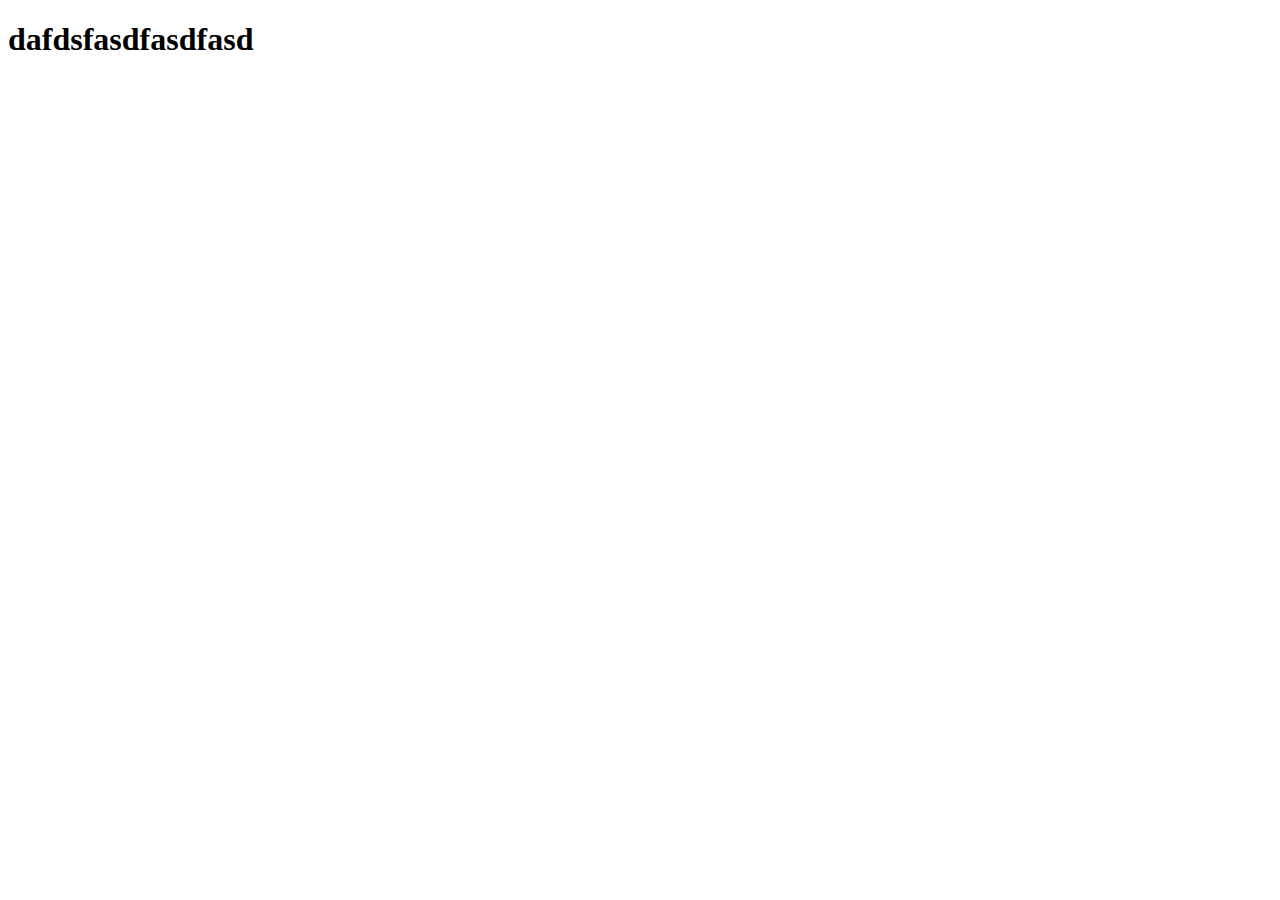
==== index.html @ 4959bdac "first" ====
<!DOCTYPE html>
<html lang="en">
<head>
    <meta charset="UTF-8">
    <meta http-equiv="X-UA-Compatible" content="IE=edge">
    <meta name="viewport" content="width=device-width, initial-scale=1.0">
    <title>Document</title>
</head>
<body>
    <h1>dafdsfasdfasdfasd</h1>
</body>
</html>
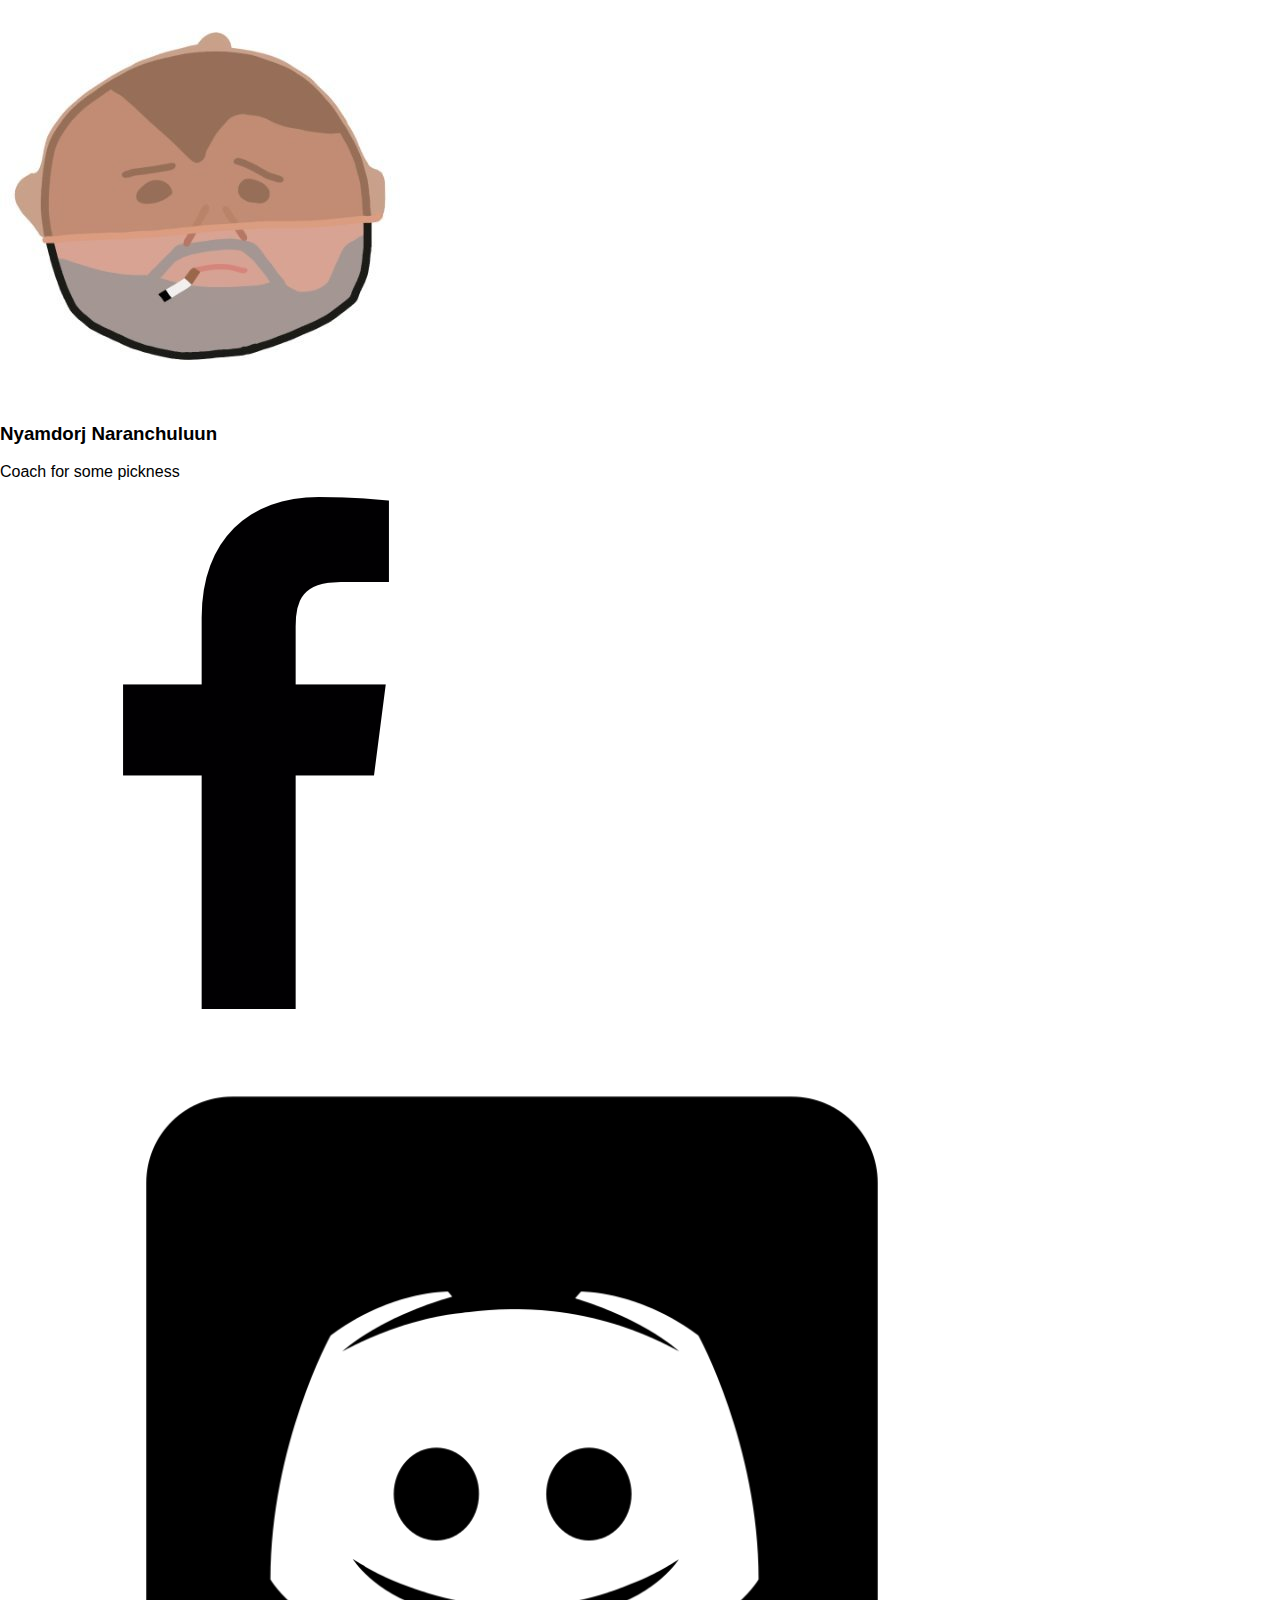
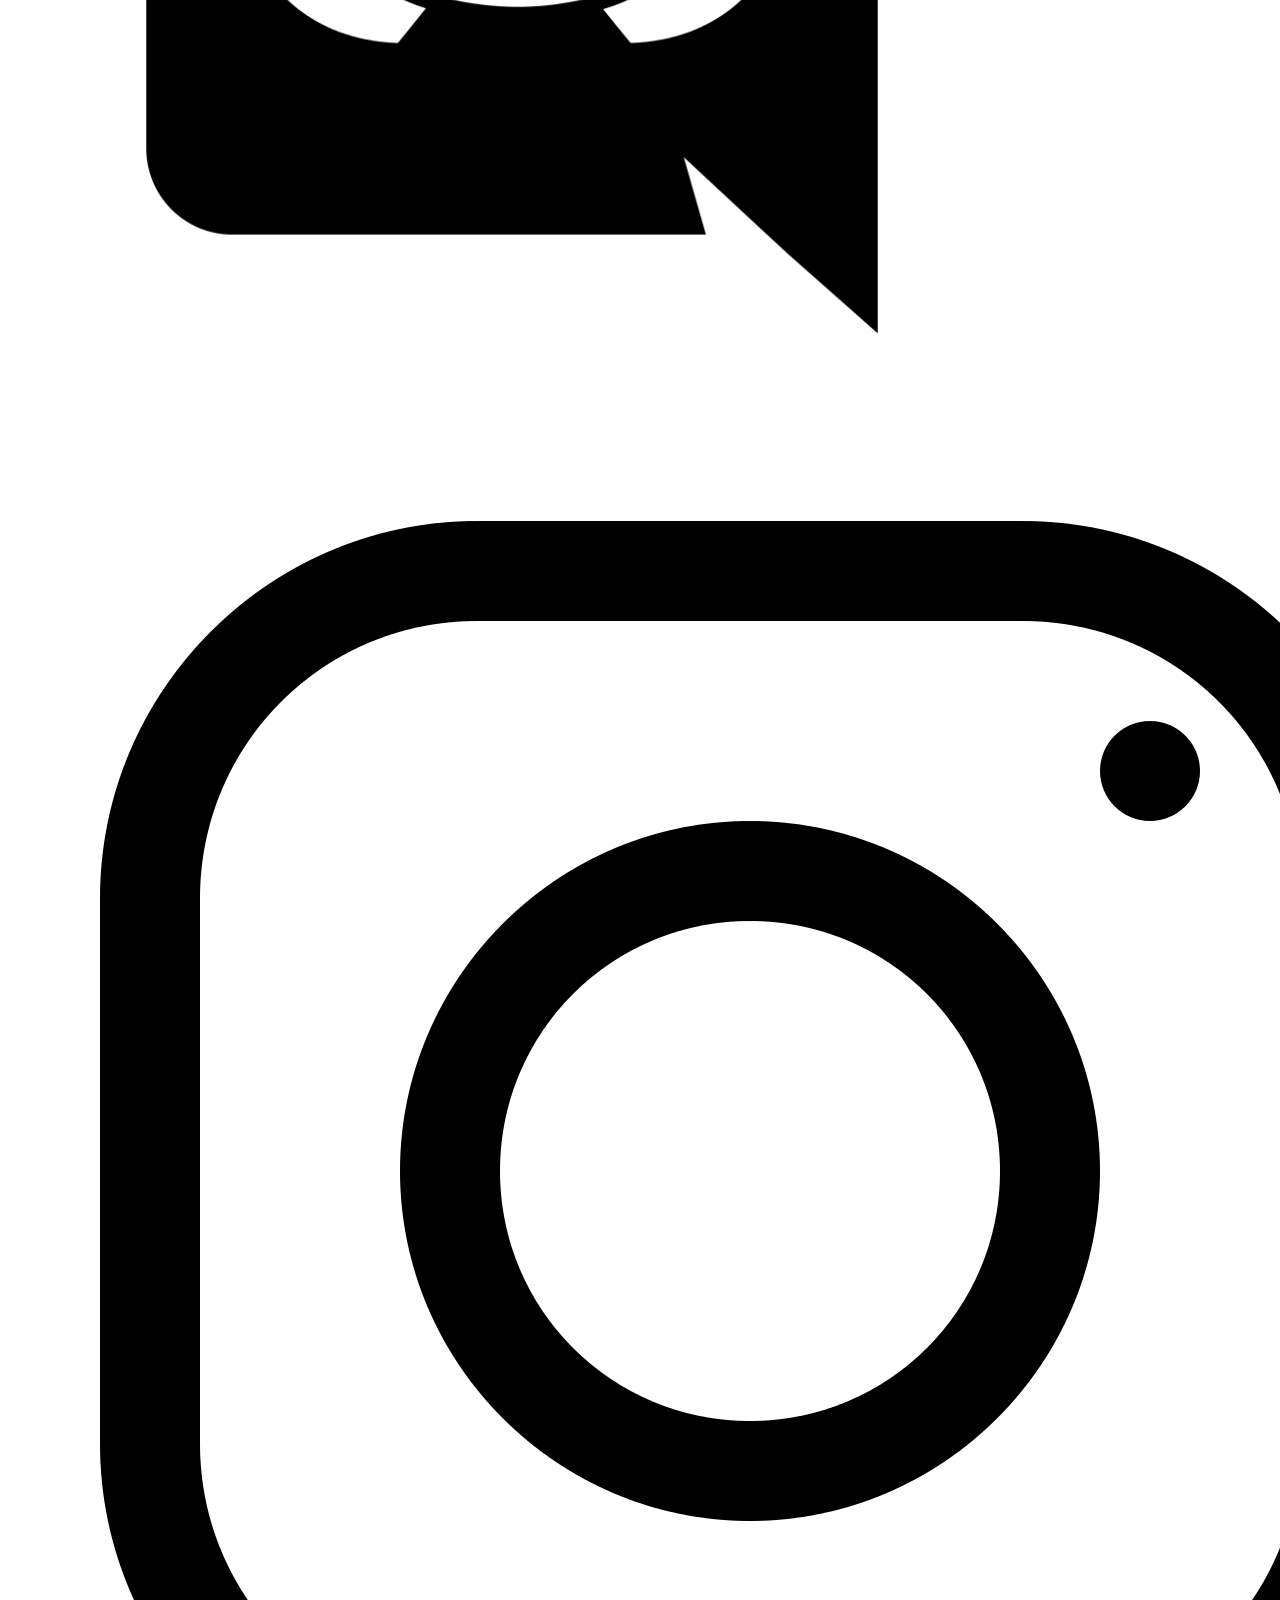
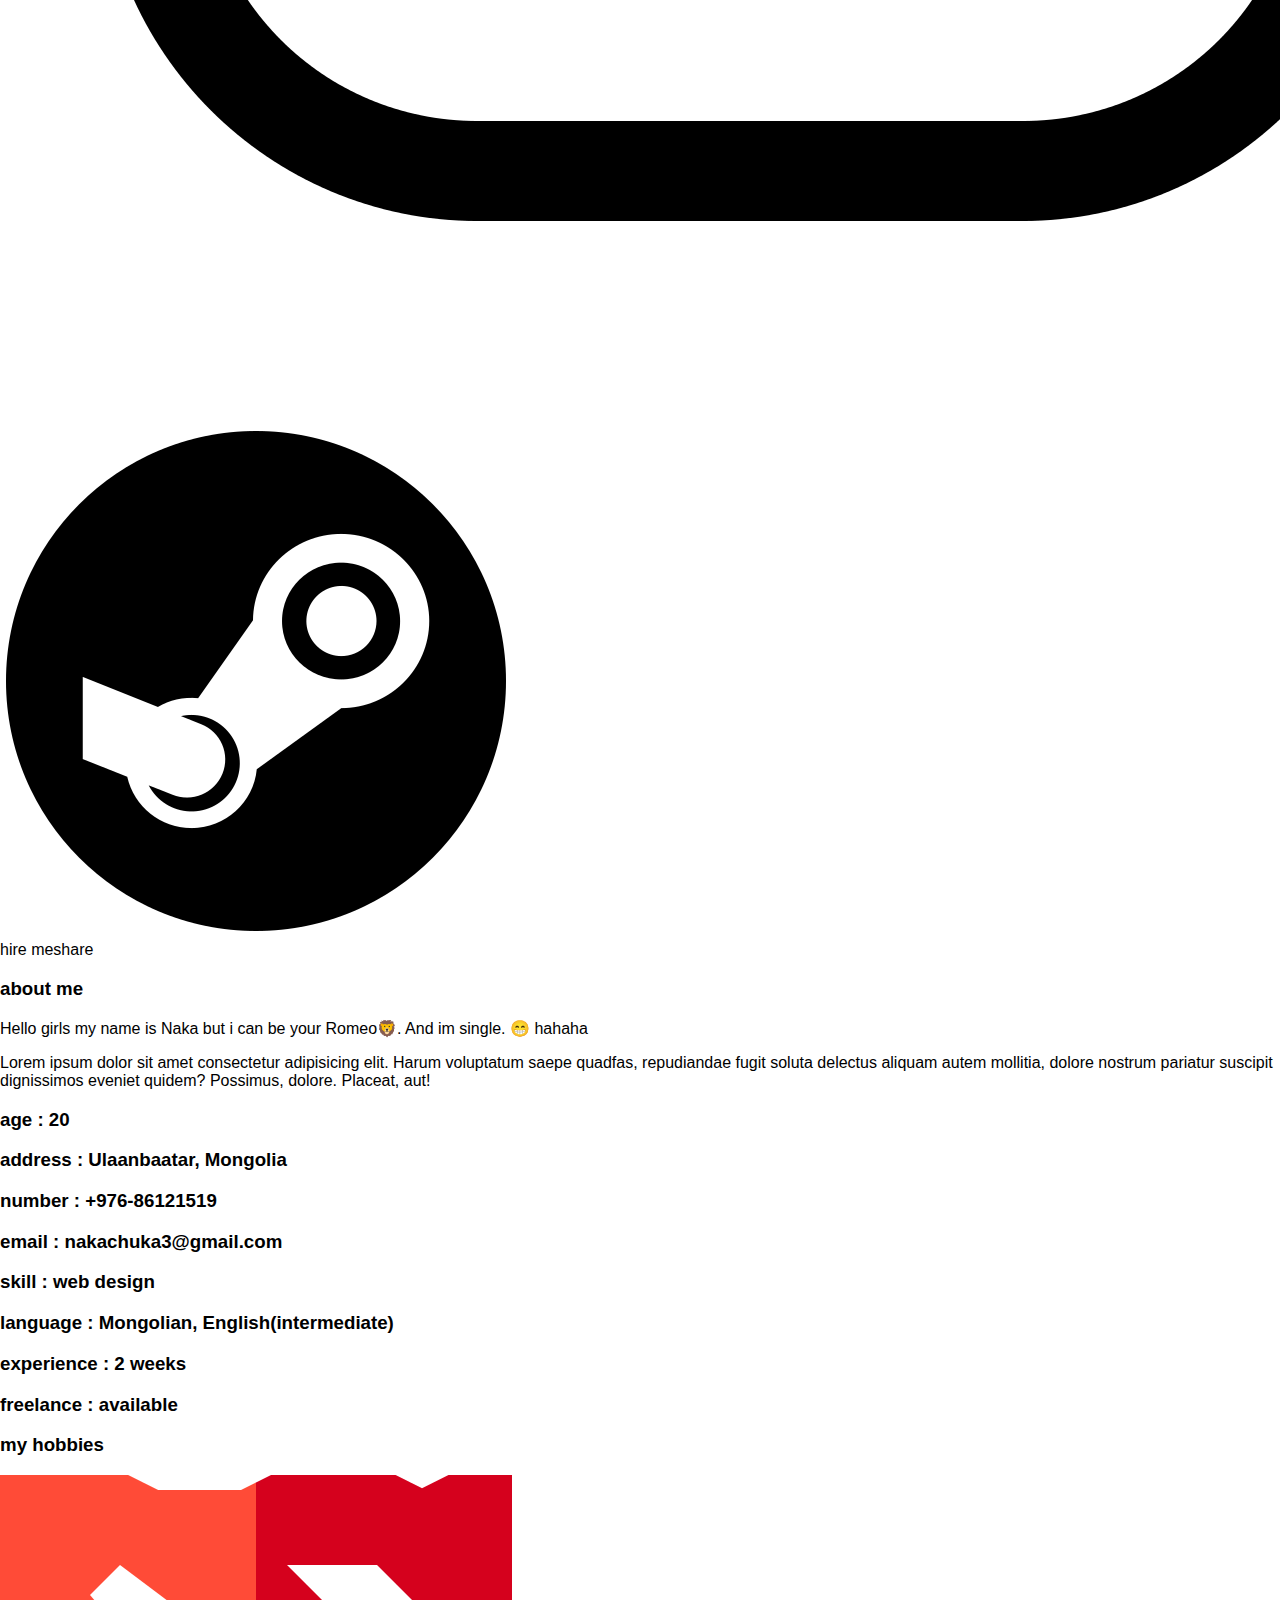
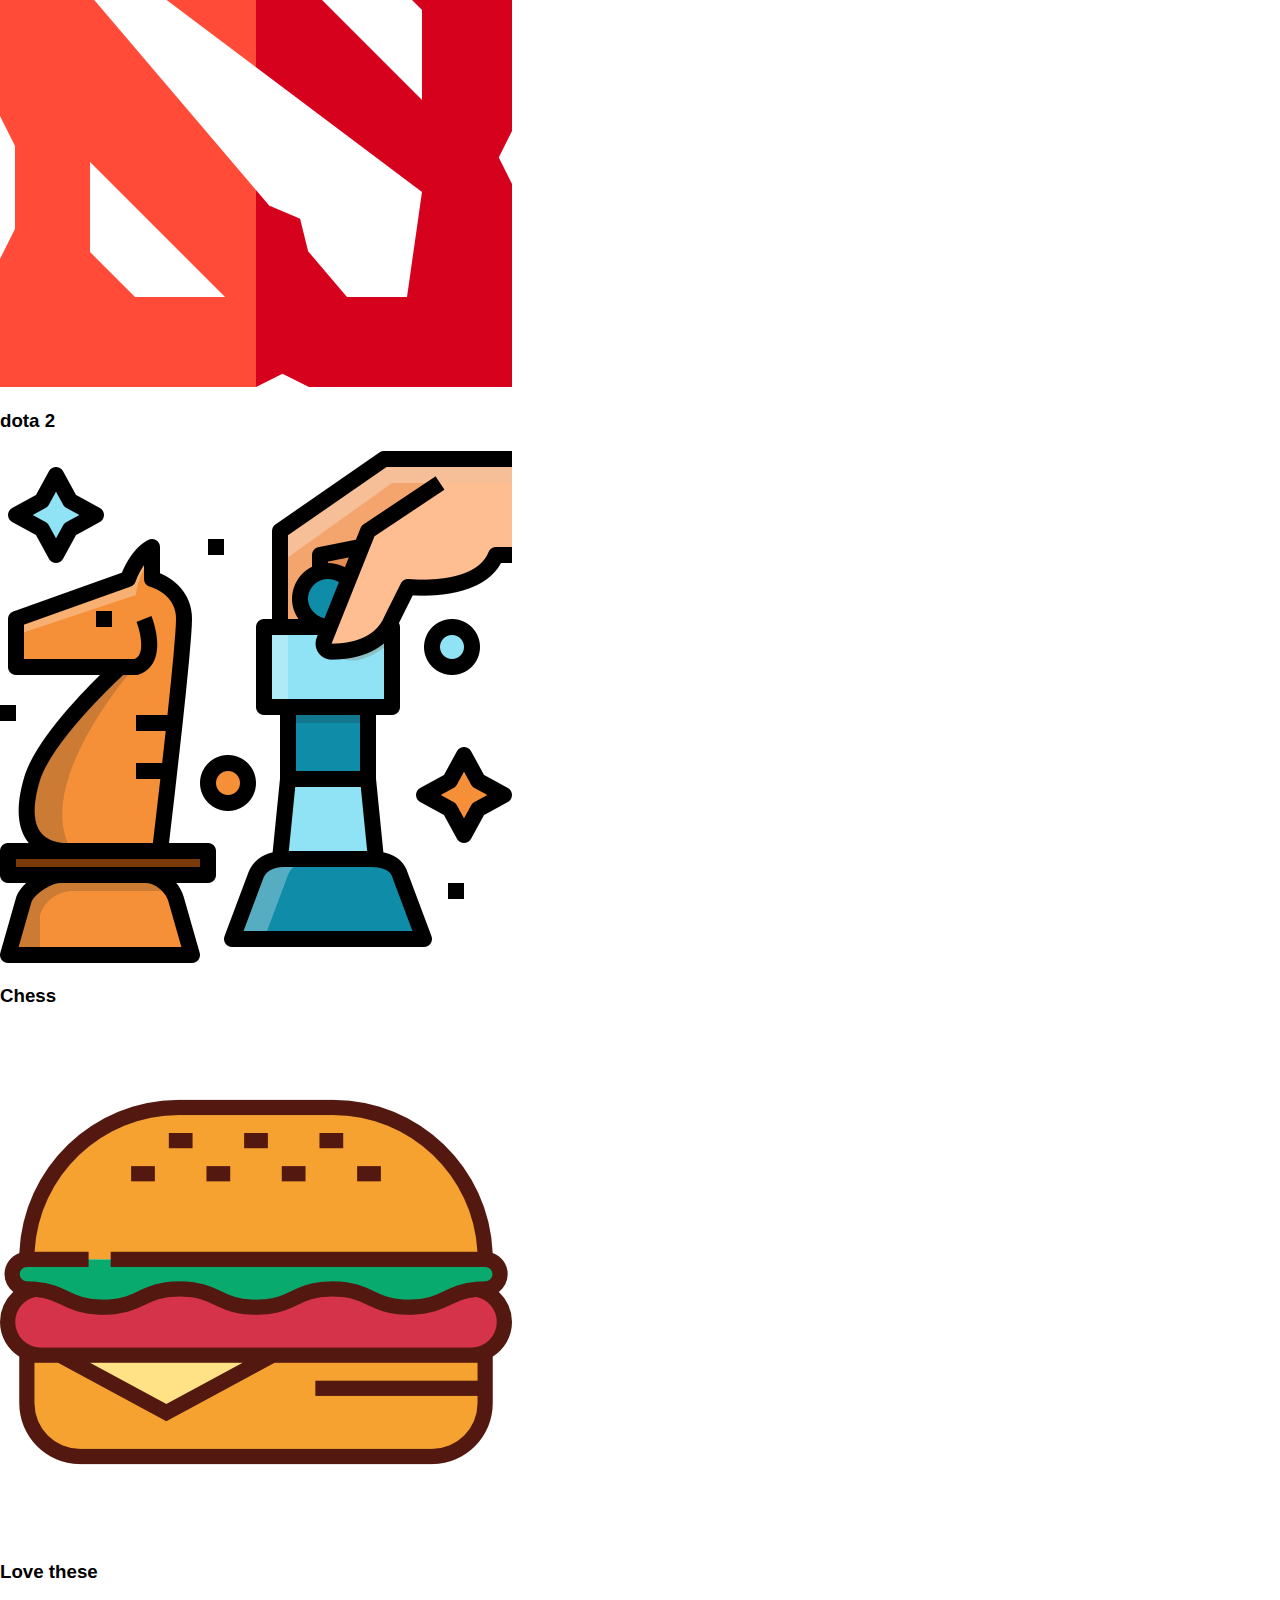
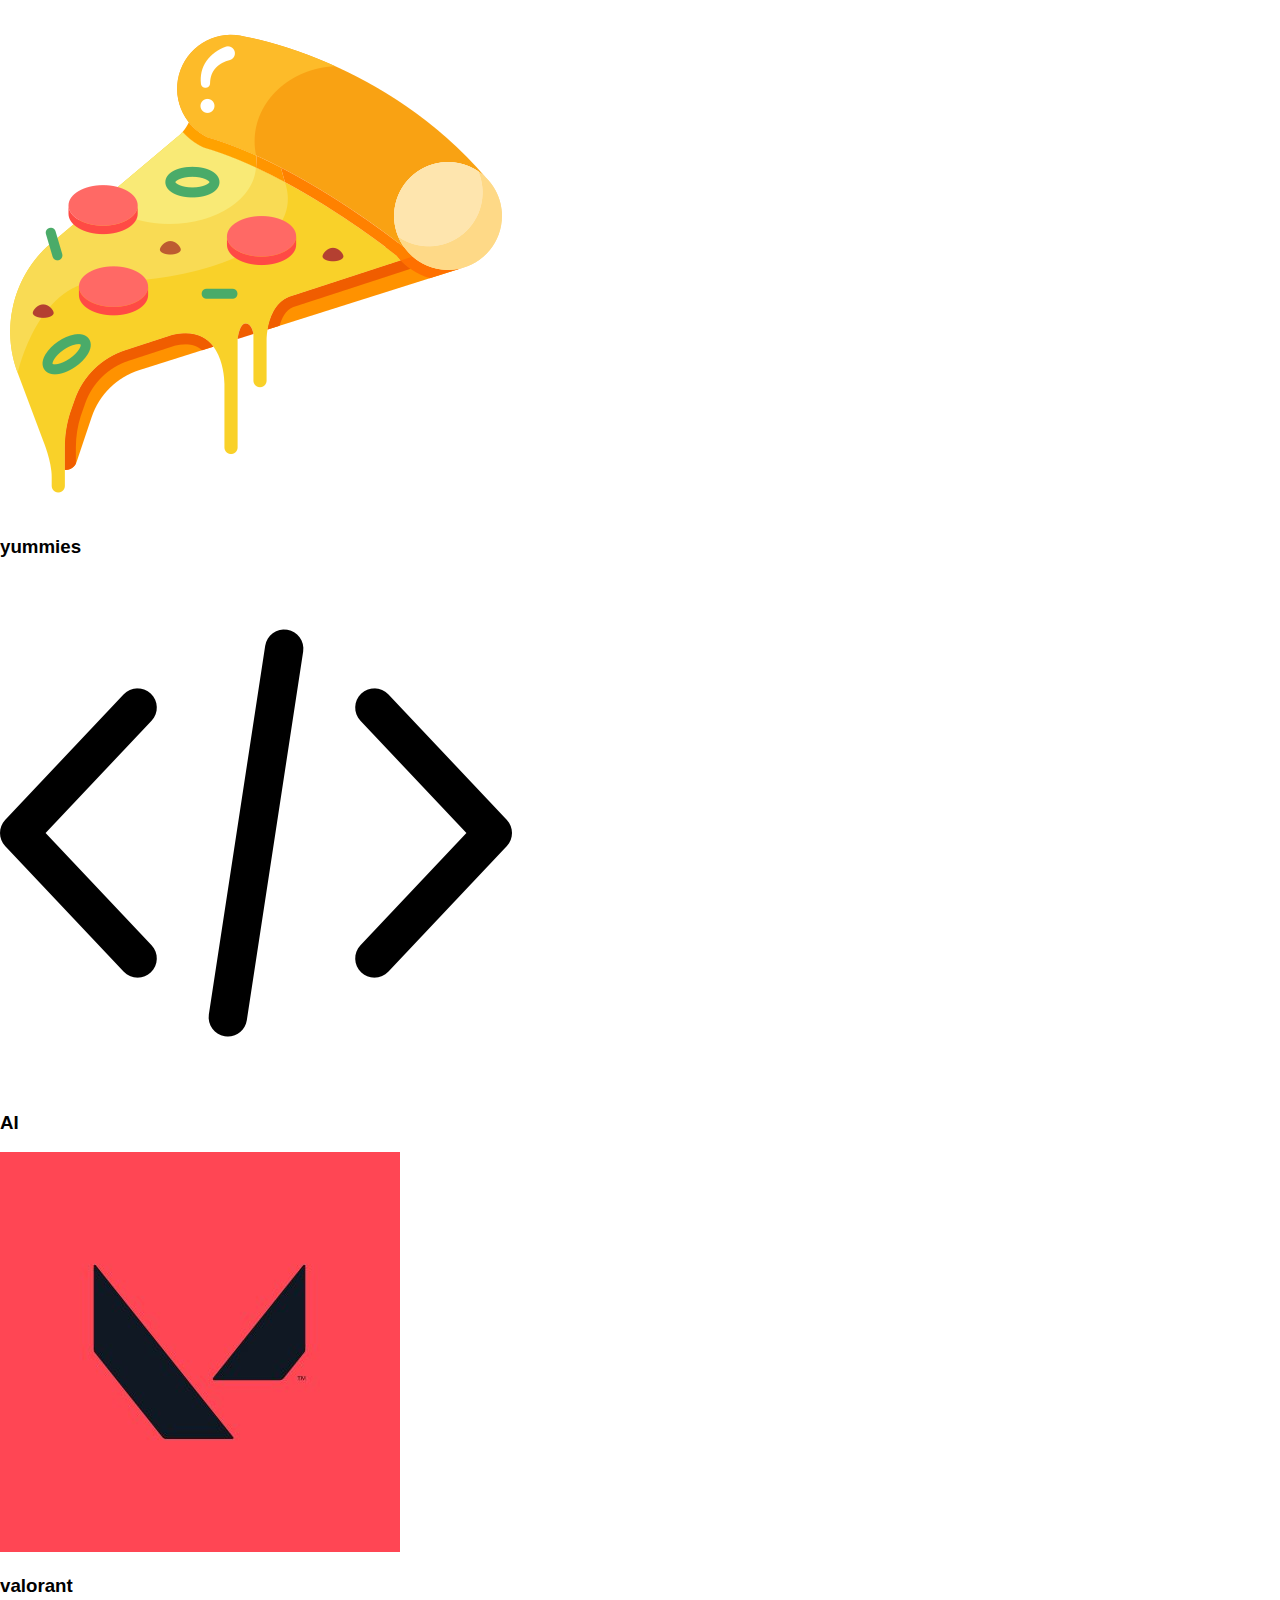
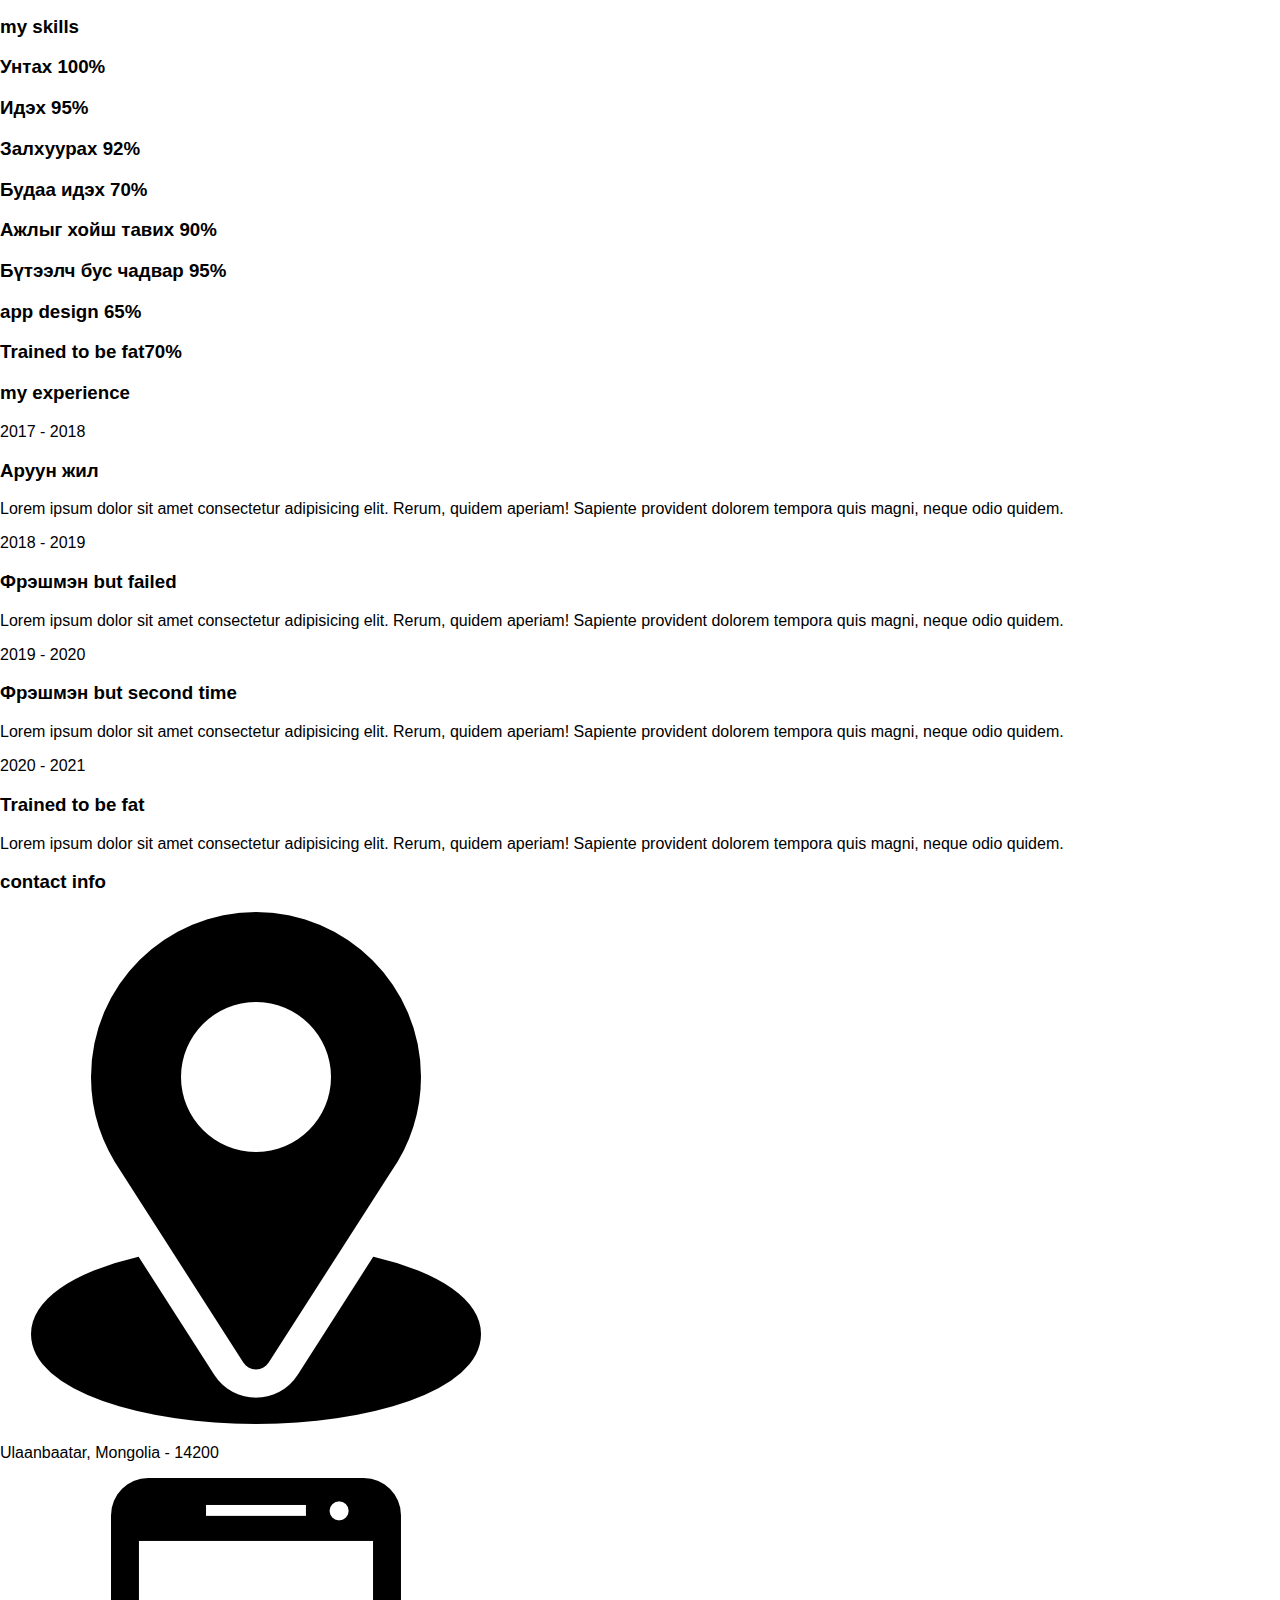
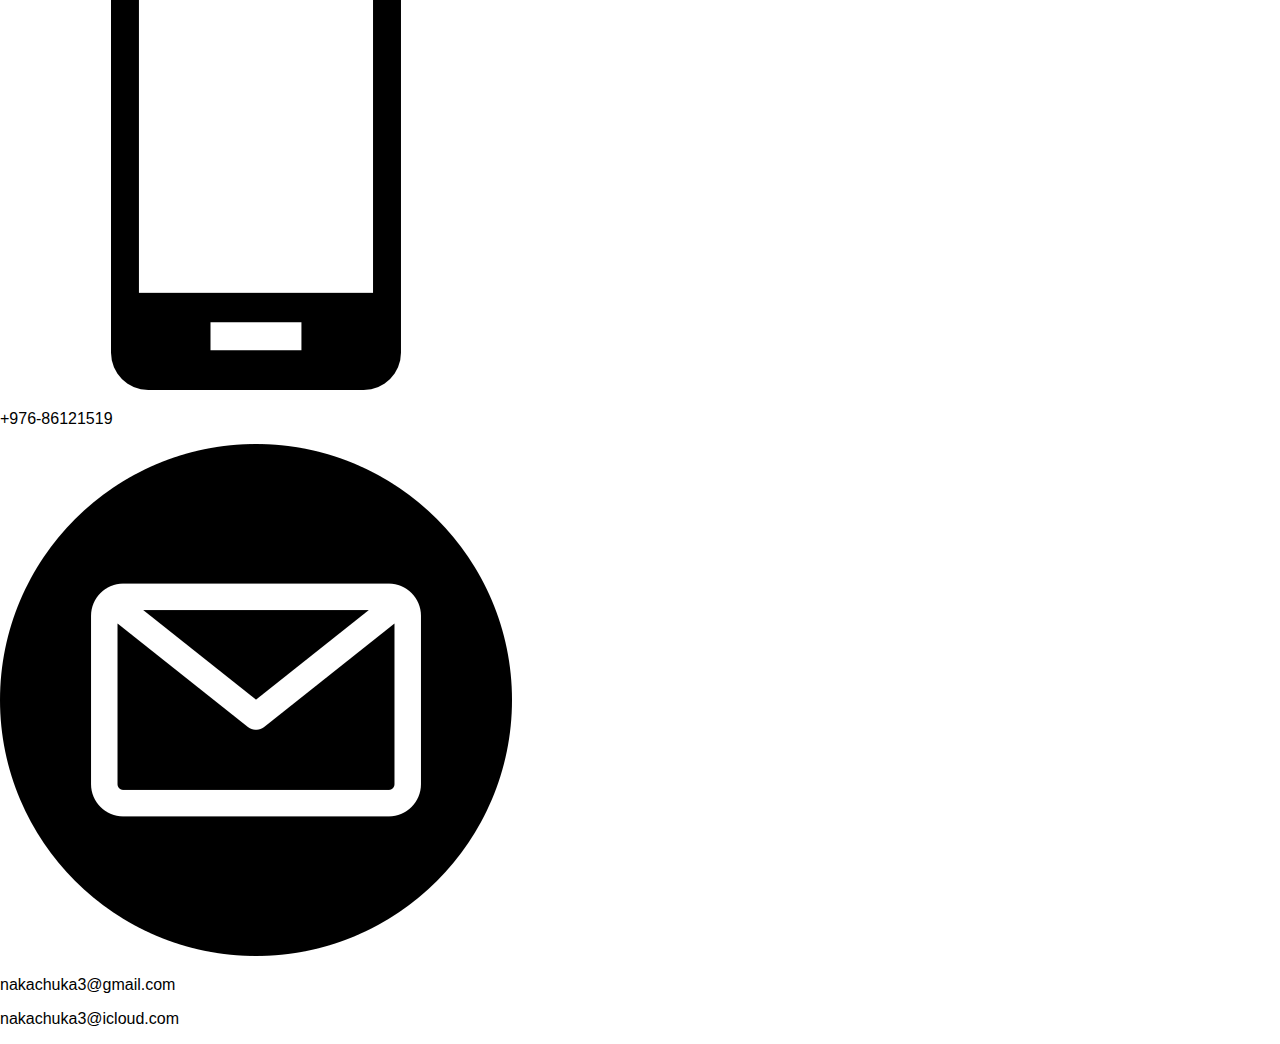
==== commit 92ddbf2f: "Updates" ====
--- a/index.html
+++ b/index.html
@@ -1,12 +1 @@
-<!DOCTYPE html>
-<html lang="en">
-<head>
-    <meta charset="UTF-8">
-    <meta http-equiv="X-UA-Compatible" content="IE=edge">
-    <meta name="viewport" content="width=device-width, initial-scale=1.0">
-    <title>Document</title>
-</head>
-<body>
-    <h1>dafdsfasdfasdfasd</h1>
-</body>
-</html>+<!DOCTYPE html><html><head><meta name="viewport" content="width=device-width"/><meta charSet="utf-8"/><title>Resume</title><link rel="icon" href="./sas.jpeg"/><meta name="next-head-count" content="4"/><link rel="preload" href="./_next/static/css/27d177a30947857b.css" as="style"/><link rel="stylesheet" href="./_next/static/css/27d177a30947857b.css" data-n-g=""/><noscript data-n-css=""></noscript><script defer="" nomodule="" src="./_next/static/chunks/polyfills-5cd94c89d3acac5f.js"></script><script src="./_next/static/chunks/webpack-69bfa6990bb9e155.js" defer=""></script><script src="./_next/static/chunks/framework-e70c6273bfe3f237.js" defer=""></script><script src="./_next/static/chunks/main-01df828e572375b9.js" defer=""></script><script src="./_next/static/chunks/pages/_app-9cd1d19dd7237c4c.js" defer=""></script><script src="./_next/static/chunks/pages/index-826e06124d82f5be.js" defer=""></script><script src="./_next/static/FHwtYAi2xiCs3Jf9nJ5mR/_buildManifest.js" defer=""></script><script src="./_next/static/FHwtYAi2xiCs3Jf9nJ5mR/_ssgManifest.js" defer=""></script><script src="./_next/static/FHwtYAi2xiCs3Jf9nJ5mR/_middlewareManifest.js" defer=""></script></head><body><div id="__next" data-reactroot=""><div class="body1"><main class="body2"><div class="container"><div class="profile"><img src="./profilep.jpeg" alt="nuur zurag"/><h3>Nyamdorj Naranchuluun</h3><p>Coach for some pickness</p><div class="share"><a href="https://www.fb.com/naka1126"> <img src="facebook.png"/></a><a href="https://www.discordapp.com/users/naka#2347"> <img src="discord.png"/></a><a href="https://www.instagram.com/ynjuurin"> <img src="instagram.png"/></a><a href="https://steamcommunity.com/profiles/76561198968566047/"> <img src="steam.png"/></a></div><div class="buttons"><a class="btn button red" href="mailto:nakachuka3@gmail.com">hire me</a><a class="btn button red" type="button" role="button" title="Share on facebook" href="https://www.facebook.com/sharer/sharer.php?u=https://faxkedrip.github.io/" target="_blank" rel="noopener">share<i class="fab fa-2x fa-facebook-square"></i></a></div></div><div class="information"><div class="about"><h3 class="title">about me</h3><p>Hello girls my name is Naka but i can be your Romeo🦁. And im single. 😁 hahaha </p><p>Lorem ipsum dolor sit amet consectetur adipisicing elit. Harum voluptatum saepe quadfas, repudiandae fugit soluta delectus aliquam autem mollitia, dolore nostrum pariatur suscipit dignissimos eveniet quidem? Possimus, dolore. Placeat, aut!</p><div class="box-container"><div class="box"><h3> <span>age : </span> 20 </h3><h3> <span> address : </span> Ulaanbaatar, Mongolia </h3><h3> <span> number : </span> +976-86121519 </h3><h3> <span> email : </span> nakachuka3@gmail.com </h3></div><div class="box"><h3> <span> skill : </span> web design </h3><h3> <span> language : </span> Mongolian, English(intermediate) </h3><h3> <span> experience : </span> 2 weeks </h3><h3> <span> freelance : </span> available </h3></div></div></div><div class="services"><h3 class="title">my hobbies </h3><div class="box-container"><div class="box"><img src="./dota-2.png" alt=""/><h3>dota 2</h3></div><div class="box"><img src="./chess.png" alt=""/><h3>Chess</h3></div><div class="box"><img src="./burger.png" alt=""/><h3>Love these</h3></div><div class="box"><img src="./pizza.png" alt=""/><h3>yummies</h3></div><div class="box"><img src="./coding.png" alt=""/><h3>AI</h3></div><div class="box"><img src="./valo.jpeg" alt=""/><h3>valorant</h3></div></div></div><div class="skills"><h3 class="title">my skills</h3><div class="box-container"><div class="box"><div class="progress"><h3>Унтах <span>100%</span></h3><div class="bar"><span></span></div></div><div class="progress"><h3>Идэх <span>95%</span></h3><div class="bar"><span></span></div></div><div class="progress"><h3>Залхуурах <span>92%</span></h3><div class="bar"><span></span></div></div><div class="progress"><h3>Будаа идэх <span>70%</span></h3><div class="bar"><span></span></div></div></div><div class="box"><div class="progress"><h3>Ажлыг хойш тавих <span>90%</span></h3><div class="bar"><span></span></div></div><div class="progress"><h3>Бүтээлч бус чадвар <span>95%</span></h3><div class="bar"><span></span></div></div><div class="progress"><h3>app design <span>65%</span></h3><div class="bar"><span></span></div></div><div class="progress"><h3>Trained to be fat<span>70%</span></h3><div class="bar"><span></span></div></div></div></div></div><div class="experience"><h3 class="title">my experience</h3><div class="box-container"><div class="box"><span>2017 - 2018</span><h3>Аруун жил</h3><p>Lorem ipsum dolor sit amet consectetur adipisicing elit. Rerum, quidem aperiam! Sapiente provident dolorem tempora quis magni, neque odio quidem.</p></div><div class="box"><span>2018 - 2019</span><h3>Фрэшмэн but failed</h3><p>Lorem ipsum dolor sit amet consectetur adipisicing elit. Rerum, quidem aperiam! Sapiente provident dolorem tempora quis magni, neque odio quidem.</p></div><div class="box"><span>2019 - 2020</span><h3>Фрэшмэн but second time</h3><p>Lorem ipsum dolor sit amet consectetur adipisicing elit. Rerum, quidem aperiam! Sapiente provident dolorem tempora quis magni, neque odio quidem.</p></div><div class="box"><span>2020 - 2021</span><h3>Trained to be fat</h3><p>Lorem ipsum dolor sit amet consectetur adipisicing elit. Rerum, quidem aperiam! Sapiente provident dolorem tempora quis magni, neque odio quidem.</p></div></div></div><div class="contact"><h3 class="title">contact info</h3><div class="box-container"><div class="box"><div class="map"></div><div class="info"><img src="./location.png"/><p>Ulaanbaatar, Mongolia - 14200</p></div></div><div class="box"><div class="utas"></div><div class="info"><img src="./smartphone.png"/><p>+976-86121519</p></div></div><div class="box"><div class="info"><img src="./email.png"/><p>nakachuka3@gmail.com</p><p>nakachuka3@icloud.com</p></div></div></div></div></div></div></main></div></div><script id="__NEXT_DATA__" type="application/json">{"props":{"pageProps":{}},"page":"/","query":{},"buildId":"FHwtYAi2xiCs3Jf9nJ5mR","nextExport":true,"autoExport":true,"isFallback":false,"scriptLoader":[]}</script></body></html>--- a/_next/static/css/27d177a30947857b.css
+++ b/_next/static/css/27d177a30947857b.css
@@ -0,0 +1 @@
+body,html{padding:0;margin:0;font-family:-apple-system,BlinkMacSystemFont,Segoe UI,Roboto,Oxygen,Ubuntu,Cantarell,Fira Sans,Droid Sans,Helvetica Neue,sans-serif}a{color:inherit;text-decoration:none}*{box-sizing:border-box}--- a/_next/static/css/27d177a30947857b.css
+++ b/_next/static/css/27d177a30947857b.css
@@ -0,0 +1 @@
+body,html{padding:0;margin:0;font-family:-apple-system,BlinkMacSystemFont,Segoe UI,Roboto,Oxygen,Ubuntu,Cantarell,Fira Sans,Droid Sans,Helvetica Neue,sans-serif}a{color:inherit;text-decoration:none}*{box-sizing:border-box}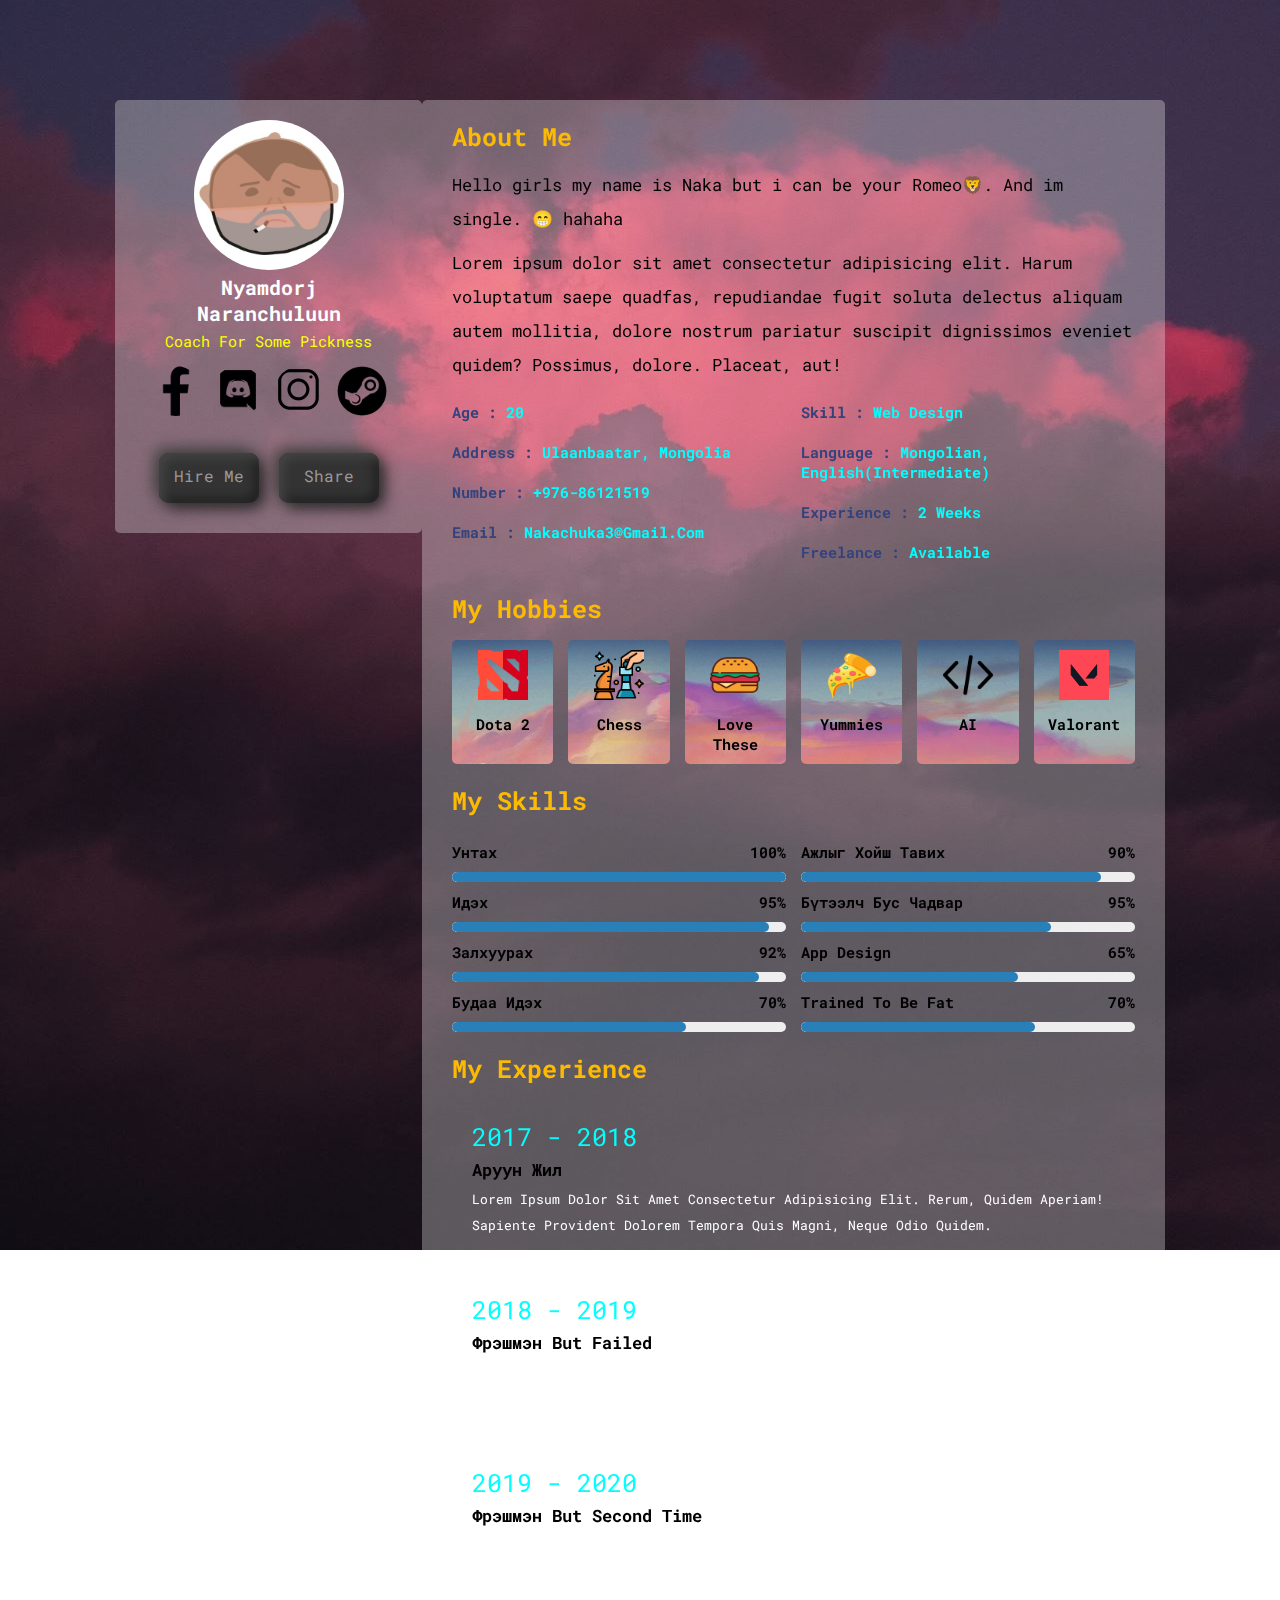
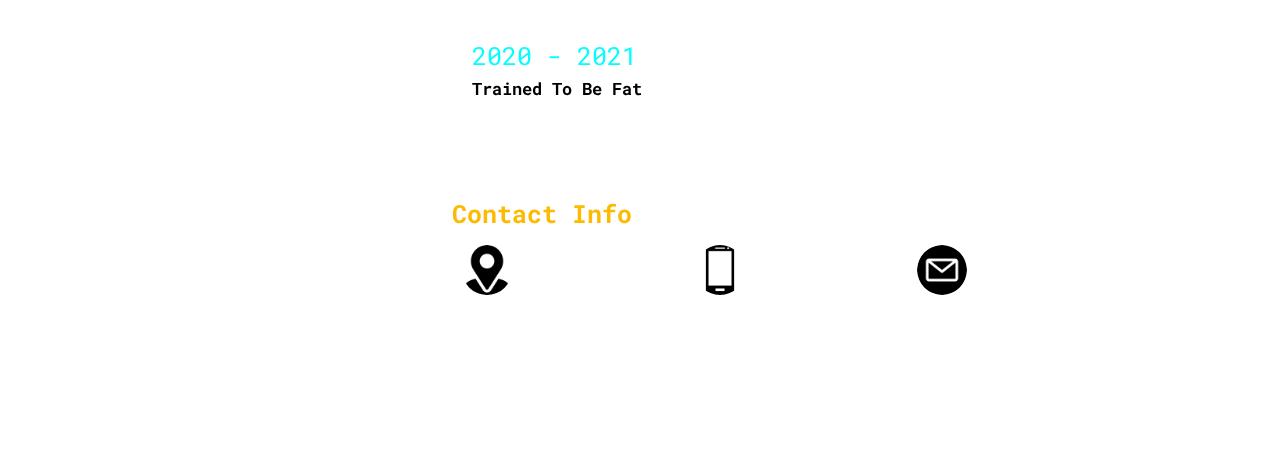
==== commit 36ef8bed: "Updates" ====
--- a/index.html
+++ b/index.html
@@ -1 +1 @@
-<!DOCTYPE html><html><head><meta name="viewport" content="width=device-width"/><meta charSet="utf-8"/><title>Resume</title><link rel="icon" href="./sas.jpeg"/><meta name="next-head-count" content="4"/><link rel="preload" href="./_next/static/css/27d177a30947857b.css" as="style"/><link rel="stylesheet" href="./_next/static/css/27d177a30947857b.css" data-n-g=""/><noscript data-n-css=""></noscript><script defer="" nomodule="" src="./_next/static/chunks/polyfills-5cd94c89d3acac5f.js"></script><script src="./_next/static/chunks/webpack-69bfa6990bb9e155.js" defer=""></script><script src="./_next/static/chunks/framework-e70c6273bfe3f237.js" defer=""></script><script src="./_next/static/chunks/main-01df828e572375b9.js" defer=""></script><script src="./_next/static/chunks/pages/_app-9cd1d19dd7237c4c.js" defer=""></script><script src="./_next/static/chunks/pages/index-826e06124d82f5be.js" defer=""></script><script src="./_next/static/FHwtYAi2xiCs3Jf9nJ5mR/_buildManifest.js" defer=""></script><script src="./_next/static/FHwtYAi2xiCs3Jf9nJ5mR/_ssgManifest.js" defer=""></script><script src="./_next/static/FHwtYAi2xiCs3Jf9nJ5mR/_middlewareManifest.js" defer=""></script></head><body><div id="__next" data-reactroot=""><div class="body1"><main class="body2"><div class="container"><div class="profile"><img src="./profilep.jpeg" alt="nuur zurag"/><h3>Nyamdorj Naranchuluun</h3><p>Coach for some pickness</p><div class="share"><a href="https://www.fb.com/naka1126"> <img src="facebook.png"/></a><a href="https://www.discordapp.com/users/naka#2347"> <img src="discord.png"/></a><a href="https://www.instagram.com/ynjuurin"> <img src="instagram.png"/></a><a href="https://steamcommunity.com/profiles/76561198968566047/"> <img src="steam.png"/></a></div><div class="buttons"><a class="btn button red" href="mailto:nakachuka3@gmail.com">hire me</a><a class="btn button red" type="button" role="button" title="Share on facebook" href="https://www.facebook.com/sharer/sharer.php?u=https://faxkedrip.github.io/" target="_blank" rel="noopener">share<i class="fab fa-2x fa-facebook-square"></i></a></div></div><div class="information"><div class="about"><h3 class="title">about me</h3><p>Hello girls my name is Naka but i can be your Romeo🦁. And im single. 😁 hahaha </p><p>Lorem ipsum dolor sit amet consectetur adipisicing elit. Harum voluptatum saepe quadfas, repudiandae fugit soluta delectus aliquam autem mollitia, dolore nostrum pariatur suscipit dignissimos eveniet quidem? Possimus, dolore. Placeat, aut!</p><div class="box-container"><div class="box"><h3> <span>age : </span> 20 </h3><h3> <span> address : </span> Ulaanbaatar, Mongolia </h3><h3> <span> number : </span> +976-86121519 </h3><h3> <span> email : </span> nakachuka3@gmail.com </h3></div><div class="box"><h3> <span> skill : </span> web design </h3><h3> <span> language : </span> Mongolian, English(intermediate) </h3><h3> <span> experience : </span> 2 weeks </h3><h3> <span> freelance : </span> available </h3></div></div></div><div class="services"><h3 class="title">my hobbies </h3><div class="box-container"><div class="box"><img src="./dota-2.png" alt=""/><h3>dota 2</h3></div><div class="box"><img src="./chess.png" alt=""/><h3>Chess</h3></div><div class="box"><img src="./burger.png" alt=""/><h3>Love these</h3></div><div class="box"><img src="./pizza.png" alt=""/><h3>yummies</h3></div><div class="box"><img src="./coding.png" alt=""/><h3>AI</h3></div><div class="box"><img src="./valo.jpeg" alt=""/><h3>valorant</h3></div></div></div><div class="skills"><h3 class="title">my skills</h3><div class="box-container"><div class="box"><div class="progress"><h3>Унтах <span>100%</span></h3><div class="bar"><span></span></div></div><div class="progress"><h3>Идэх <span>95%</span></h3><div class="bar"><span></span></div></div><div class="progress"><h3>Залхуурах <span>92%</span></h3><div class="bar"><span></span></div></div><div class="progress"><h3>Будаа идэх <span>70%</span></h3><div class="bar"><span></span></div></div></div><div class="box"><div class="progress"><h3>Ажлыг хойш тавих <span>90%</span></h3><div class="bar"><span></span></div></div><div class="progress"><h3>Бүтээлч бус чадвар <span>95%</span></h3><div class="bar"><span></span></div></div><div class="progress"><h3>app design <span>65%</span></h3><div class="bar"><span></span></div></div><div class="progress"><h3>Trained to be fat<span>70%</span></h3><div class="bar"><span></span></div></div></div></div></div><div class="experience"><h3 class="title">my experience</h3><div class="box-container"><div class="box"><span>2017 - 2018</span><h3>Аруун жил</h3><p>Lorem ipsum dolor sit amet consectetur adipisicing elit. Rerum, quidem aperiam! Sapiente provident dolorem tempora quis magni, neque odio quidem.</p></div><div class="box"><span>2018 - 2019</span><h3>Фрэшмэн but failed</h3><p>Lorem ipsum dolor sit amet consectetur adipisicing elit. Rerum, quidem aperiam! Sapiente provident dolorem tempora quis magni, neque odio quidem.</p></div><div class="box"><span>2019 - 2020</span><h3>Фрэшмэн but second time</h3><p>Lorem ipsum dolor sit amet consectetur adipisicing elit. Rerum, quidem aperiam! Sapiente provident dolorem tempora quis magni, neque odio quidem.</p></div><div class="box"><span>2020 - 2021</span><h3>Trained to be fat</h3><p>Lorem ipsum dolor sit amet consectetur adipisicing elit. Rerum, quidem aperiam! Sapiente provident dolorem tempora quis magni, neque odio quidem.</p></div></div></div><div class="contact"><h3 class="title">contact info</h3><div class="box-container"><div class="box"><div class="map"></div><div class="info"><img src="./location.png"/><p>Ulaanbaatar, Mongolia - 14200</p></div></div><div class="box"><div class="utas"></div><div class="info"><img src="./smartphone.png"/><p>+976-86121519</p></div></div><div class="box"><div class="info"><img src="./email.png"/><p>nakachuka3@gmail.com</p><p>nakachuka3@icloud.com</p></div></div></div></div></div></div></main></div></div><script id="__NEXT_DATA__" type="application/json">{"props":{"pageProps":{}},"page":"/","query":{},"buildId":"FHwtYAi2xiCs3Jf9nJ5mR","nextExport":true,"autoExport":true,"isFallback":false,"scriptLoader":[]}</script></body></html>+<!DOCTYPE html><html><head><meta name="viewport" content="width=device-width"/><meta charSet="utf-8"/><title>Resume</title><link rel="icon" href="./sas.jpeg"/><meta name="next-head-count" content="4"/><link rel="preload" href="./_next/static/css/d7f61cc71a4acb13.css" as="style"/><link rel="stylesheet" href="./_next/static/css/d7f61cc71a4acb13.css" data-n-g=""/><noscript data-n-css=""></noscript><script defer="" nomodule="" src="./_next/static/chunks/polyfills-5cd94c89d3acac5f.js"></script><script src="./_next/static/chunks/webpack-69bfa6990bb9e155.js" defer=""></script><script src="./_next/static/chunks/framework-e70c6273bfe3f237.js" defer=""></script><script src="./_next/static/chunks/main-01df828e572375b9.js" defer=""></script><script src="./_next/static/chunks/pages/_app-9cd1d19dd7237c4c.js" defer=""></script><script src="./_next/static/chunks/pages/index-826e06124d82f5be.js" defer=""></script><script src="./_next/static/EvxFWuZdwYjO7LedUZKsy/_buildManifest.js" defer=""></script><script src="./_next/static/EvxFWuZdwYjO7LedUZKsy/_ssgManifest.js" defer=""></script><script src="./_next/static/EvxFWuZdwYjO7LedUZKsy/_middlewareManifest.js" defer=""></script></head><body><div id="__next" data-reactroot=""><div class="body1"><main class="body2"><div class="container"><div class="profile"><img src="./profilep.jpeg" alt="nuur zurag"/><h3>Nyamdorj Naranchuluun</h3><p>Coach for some pickness</p><div class="share"><a href="https://www.fb.com/naka1126"> <img src="facebook.png"/></a><a href="https://www.discordapp.com/users/naka#2347"> <img src="discord.png"/></a><a href="https://www.instagram.com/ynjuurin"> <img src="instagram.png"/></a><a href="https://steamcommunity.com/profiles/76561198968566047/"> <img src="steam.png"/></a></div><div class="buttons"><a class="btn button red" href="mailto:nakachuka3@gmail.com">hire me</a><a class="btn button red" type="button" role="button" title="Share on facebook" href="https://www.facebook.com/sharer/sharer.php?u=https://faxkedrip.github.io/" target="_blank" rel="noopener">share<i class="fab fa-2x fa-facebook-square"></i></a></div></div><div class="information"><div class="about"><h3 class="title">about me</h3><p>Hello girls my name is Naka but i can be your Romeo🦁. And im single. 😁 hahaha </p><p>Lorem ipsum dolor sit amet consectetur adipisicing elit. Harum voluptatum saepe quadfas, repudiandae fugit soluta delectus aliquam autem mollitia, dolore nostrum pariatur suscipit dignissimos eveniet quidem? Possimus, dolore. Placeat, aut!</p><div class="box-container"><div class="box"><h3> <span>age : </span> 20 </h3><h3> <span> address : </span> Ulaanbaatar, Mongolia </h3><h3> <span> number : </span> +976-86121519 </h3><h3> <span> email : </span> nakachuka3@gmail.com </h3></div><div class="box"><h3> <span> skill : </span> web design </h3><h3> <span> language : </span> Mongolian, English(intermediate) </h3><h3> <span> experience : </span> 2 weeks </h3><h3> <span> freelance : </span> available </h3></div></div></div><div class="services"><h3 class="title">my hobbies </h3><div class="box-container"><div class="box"><img src="./dota-2.png" alt=""/><h3>dota 2</h3></div><div class="box"><img src="./chess.png" alt=""/><h3>Chess</h3></div><div class="box"><img src="./burger.png" alt=""/><h3>Love these</h3></div><div class="box"><img src="./pizza.png" alt=""/><h3>yummies</h3></div><div class="box"><img src="./coding.png" alt=""/><h3>AI</h3></div><div class="box"><img src="./valo.jpeg" alt=""/><h3>valorant</h3></div></div></div><div class="skills"><h3 class="title">my skills</h3><div class="box-container"><div class="box"><div class="progress"><h3>Унтах <span>100%</span></h3><div class="bar"><span></span></div></div><div class="progress"><h3>Идэх <span>95%</span></h3><div class="bar"><span></span></div></div><div class="progress"><h3>Залхуурах <span>92%</span></h3><div class="bar"><span></span></div></div><div class="progress"><h3>Будаа идэх <span>70%</span></h3><div class="bar"><span></span></div></div></div><div class="box"><div class="progress"><h3>Ажлыг хойш тавих <span>90%</span></h3><div class="bar"><span></span></div></div><div class="progress"><h3>Бүтээлч бус чадвар <span>95%</span></h3><div class="bar"><span></span></div></div><div class="progress"><h3>app design <span>65%</span></h3><div class="bar"><span></span></div></div><div class="progress"><h3>Trained to be fat<span>70%</span></h3><div class="bar"><span></span></div></div></div></div></div><div class="experience"><h3 class="title">my experience</h3><div class="box-container"><div class="box"><span>2017 - 2018</span><h3>Аруун жил</h3><p>Lorem ipsum dolor sit amet consectetur adipisicing elit. Rerum, quidem aperiam! Sapiente provident dolorem tempora quis magni, neque odio quidem.</p></div><div class="box"><span>2018 - 2019</span><h3>Фрэшмэн but failed</h3><p>Lorem ipsum dolor sit amet consectetur adipisicing elit. Rerum, quidem aperiam! Sapiente provident dolorem tempora quis magni, neque odio quidem.</p></div><div class="box"><span>2019 - 2020</span><h3>Фрэшмэн but second time</h3><p>Lorem ipsum dolor sit amet consectetur adipisicing elit. Rerum, quidem aperiam! Sapiente provident dolorem tempora quis magni, neque odio quidem.</p></div><div class="box"><span>2020 - 2021</span><h3>Trained to be fat</h3><p>Lorem ipsum dolor sit amet consectetur adipisicing elit. Rerum, quidem aperiam! Sapiente provident dolorem tempora quis magni, neque odio quidem.</p></div></div></div><div class="contact"><h3 class="title">contact info</h3><div class="box-container"><div class="box"><div class="map"></div><div class="info"><img src="./location.png"/><p>Ulaanbaatar, Mongolia - 14200</p></div></div><div class="box"><div class="utas"></div><div class="info"><img src="./smartphone.png"/><p>+976-86121519</p></div></div><div class="box"><div class="info"><img src="./email.png"/><p>nakachuka3@gmail.com</p><p>nakachuka3@icloud.com</p></div></div></div></div></div></div></main></div></div><script id="__NEXT_DATA__" type="application/json">{"props":{"pageProps":{}},"page":"/","query":{},"buildId":"EvxFWuZdwYjO7LedUZKsy","nextExport":true,"autoExport":true,"isFallback":false,"scriptLoader":[]}</script></body></html>--- a/_next/static/css/d7f61cc71a4acb13.css
+++ b/_next/static/css/d7f61cc71a4acb13.css
@@ -0,0 +1 @@
+@import url("https://fonts.googleapis.com/css2?family=Poppins:wght@100;300;400;500;600&display=swap");@import url("https://fonts.googleapis.com/css2?family=Press+Start+2P&family=Roboto:ital,wght@1,300&display=swap");@import url("https://fonts.googleapis.com/css2?family=Roboto+Mono:ital@1&display=swap");*{background-attachment:fixed;font-family:Roboto Mono,monospace;margin:0;padding:0;box-sizing:border-box;outline:none;border:none;text-decoration:none;text-transform:capitalize;transition:all .2s linear}html::-webkit-scrollbar{width:10px}html::-webkit-scrollbar-track{background:#c44f6c}html::-webkit-scrollbar-thumb{background:#5a5a5a;border-radius:50px;opacity:.5}.title{font-size:25px;color:#fcba03;margin-bottom:15px}.map{background:url(/location.png)}.btn{display:inline-block;padding-top:5%;width:100px;height:50px;cursor:pointer;background:#333;margin:10px;border:none;border-radius:10px;box-shadow:-5px -5px 15px #444,5px 5px 15px #222,inset 5px 5px 10px #444,inset -5px -5px 10px #222;color:#999;font-size:16px}.btn:hover{box-shadow:-5px -5px 15px #444,5px 5px 15px #222,inset 5px 5px 10px #222,inset -5px -5px 10px #444;font-size:15px;transition:.5s}.container{padding:100px 9%;background:linear-gradient(45deg,#ff1493,#2980b9);background-image:url(/backg.jpeg);background-repeat:no-repeat;background-attachment:fixed;background-position:50%;display:flex}.information .profile:before{content:"";position:absolute;background:inherit;z-index:-1;top:0;left:0;right:0;bottom:0;box-shadow:inset 0 0 200px hsla(0,0%,100%,.3);filter:blur(10px);margin:-20px}.container .profile{flex:1 1 400px;background:#fff;padding:20px 30px;text-align:center;position:-webkit-sticky;position:sticky;top:20px;left:0;border-right:2px solid var(--black);align-self:flex-start;box-shadow:inset 0 0 0 3000px rgba(255,255,255,.3);border-radius:5px;z-index:1;background:inherit;overflow:hidden}.profile:before{content:‘’;width:300px;height:400px;background:inherit;position:absolute;left:-25px;right:0;top:-25px;bottom:0;box-shadow:inset 0 0 0 200px rgba(255,255,255,.3);filter:blur(10px)}.container .profile img{height:150px;width:150px;border-radius:50%}.container .profile .share img{height:50px;width:50px;border-radius:50%}.container .profile h3{color:#fff;font-size:20px}.container .profile p{color:#ff0;padding:5px 0;margin-bottom:10px;font-size:15px}.container .profile .share{margin:10px 0}.container .profile .share a{height:50px;width:50px;line-height:50px;font-size:20px;border-radius:50%;text-decoration:none}.container .information{flex:1 1 1000px;background:#fff;padding:20px 30px;box-shadow:inset 0 0 0 3000px rgba(255,255,255,.3);border-radius:5px;z-index:1;background:inherit;overflow:hidden}.container .information .about p{font-size:17px;line-height:2;padding-bottom:10px;color:#000;text-transform:none}.container .information .about .box-container{display:flex;flex-wrap:wrap;grid-gap:15px;gap:15px}.container .information .about .box-container .box{flex:1 1 250px}.container .information .about .box-container .box h3{font-size:15px;padding:10px 0;color:cyan}.container .information .about .box-container .box h3 span{color:#34437d}.container .information .services{padding:20px 0}.container .information .services .box-container{display:flex;flex-wrap:wrap;grid-gap:15px;gap:15px}.container .information .services .box-container .box{flex:1 1 17px;text-align:center;border-radius:5px;padding:10px;background-image:url(/ariin.jpeg)}.container .information .services .box-container .box img{height:50px;margin-bottom:10px}.container .information .services .box-container .box h3{font-size:15px;color:#000}.container .information .skills .box-container{display:flex;flex-wrap:wrap;grid-gap:15px;gap:15px}.container .information .skills .box-container .box{flex:1 1 300px}.container .information .skills .box-container .box .progress h3{padding:10px 0;display:flex;justify-content:space-between;color:#000;font-size:15px}.container .information .skills .box-container .box .progress h3 span{color:#000}.container .information .skills .box-container .box .progress .bar{overflow:hidden;border-radius:50px;height:10px;background:#eee}.container .information .skills .box-container .box .progress .bar span{background:#2980b9;height:100%;display:block;border-radius:50px}.container .information .skills .box-container .box:first-child .progress:first-child .bar span{width:100%}.container .information .skills .box-container .box:first-child .progress:nth-child(2) .bar span{width:95%}.container .information .skills .box-container .box:first-child .progress:nth-child(3) .bar span{width:92%}.container .information .skills .box-container .box:first-child .progress:nth-child(4) .bar span{width:70%}.container .information .skills .box-container .box:last-child .progress:first-child .bar span{width:90%}.container .information .skills .box-container .box:last-child .progress:nth-child(2) .bar span{width:75%}.container .information .skills .box-container .box:last-child .progress:nth-child(3) .bar span{width:65%}.container .information .skills .box-container .box:last-child .progress:nth-child(4) .bar span{width:70%}.container .information .experience{margin:20px 0;justify-content:space-around}.container .information .experience .box-container{display:flex;flex-wrap:wrap;grid-gap:15px;gap:15px}.container .information .experience .box-container .box{padding:20px;border-radius:5px;flex:1 1 350px}.container .information .experience .box-container .box span{color:cyan;font-size:25px}.container .information .experience .box-container .box h3{color:var(--black);font-size:17px;padding:5px 0}.container .information .experience .box-container .box p{color:#fff;line-height:2;font-size:13px}.container .information .contact .box-container{display:flex;flex-wrap:wrap;grid-gap:15px;gap:15px}.info img{width:50px;height:50px;border-radius:50%}.container .information .contact .box-container .box{flex:1 1 200px;display:flex;align-self:flex-start;grid-gap:10px;gap:10px}.container .information .contact .box-container .box div.map:before{background-image:url(/email.png);height:40px;width:40px;line-height:40px;font-size:15px;border-radius:50%;color:#fff;text-align:center}.container .information .contact .box-container .box h3{font-size:17px;color:#000;padding-bottom:5px}.container .information .contact .box-container .box p{font-size:14px;color:#fff;line-height:2}@media (max-width:1200px){.container{flex-flow:column;padding:20px;justify-content:center}.container .profile{position:static;border-right:none;margin:0 auto 15px}.container .information,.container .profile{border-radius:5px;box-shadow:inset 0 0 0 3000px rgba(255,255,255,.3);padding:20px}}@media (max-width:450px){.container .profile,.container .profile .btn{width:100%}.container .information .experience .box-container .box p{font-size:12px}}.btn:focus{outline:none}.red:hover{color:#f07171;text-shadow:0 0 10px #f07171}.green:hover{color:#93f071;text-shadow:0 0 10px #93f071}.blue:hover{color:#71b7f0;text-shadow:0 0 10px #71b7f0}.purple:hover{color:#b971f0;text-shadow:0 0 10px #b971f0}--- a/_next/static/css/d7f61cc71a4acb13.css
+++ b/_next/static/css/d7f61cc71a4acb13.css
@@ -0,0 +1 @@
+@import url("https://fonts.googleapis.com/css2?family=Poppins:wght@100;300;400;500;600&display=swap");@import url("https://fonts.googleapis.com/css2?family=Press+Start+2P&family=Roboto:ital,wght@1,300&display=swap");@import url("https://fonts.googleapis.com/css2?family=Roboto+Mono:ital@1&display=swap");*{background-attachment:fixed;font-family:Roboto Mono,monospace;margin:0;padding:0;box-sizing:border-box;outline:none;border:none;text-decoration:none;text-transform:capitalize;transition:all .2s linear}html::-webkit-scrollbar{width:10px}html::-webkit-scrollbar-track{background:#c44f6c}html::-webkit-scrollbar-thumb{background:#5a5a5a;border-radius:50px;opacity:.5}.title{font-size:25px;color:#fcba03;margin-bottom:15px}.map{background:url(/location.png)}.btn{display:inline-block;padding-top:5%;width:100px;height:50px;cursor:pointer;background:#333;margin:10px;border:none;border-radius:10px;box-shadow:-5px -5px 15px #444,5px 5px 15px #222,inset 5px 5px 10px #444,inset -5px -5px 10px #222;color:#999;font-size:16px}.btn:hover{box-shadow:-5px -5px 15px #444,5px 5px 15px #222,inset 5px 5px 10px #222,inset -5px -5px 10px #444;font-size:15px;transition:.5s}.container{padding:100px 9%;background:linear-gradient(45deg,#ff1493,#2980b9);background-image:url(/backg.jpeg);background-repeat:no-repeat;background-attachment:fixed;background-position:50%;display:flex}.information .profile:before{content:"";position:absolute;background:inherit;z-index:-1;top:0;left:0;right:0;bottom:0;box-shadow:inset 0 0 200px hsla(0,0%,100%,.3);filter:blur(10px);margin:-20px}.container .profile{flex:1 1 400px;background:#fff;padding:20px 30px;text-align:center;position:-webkit-sticky;position:sticky;top:20px;left:0;border-right:2px solid var(--black);align-self:flex-start;box-shadow:inset 0 0 0 3000px rgba(255,255,255,.3);border-radius:5px;z-index:1;background:inherit;overflow:hidden}.profile:before{content:‘’;width:300px;height:400px;background:inherit;position:absolute;left:-25px;right:0;top:-25px;bottom:0;box-shadow:inset 0 0 0 200px rgba(255,255,255,.3);filter:blur(10px)}.container .profile img{height:150px;width:150px;border-radius:50%}.container .profile .share img{height:50px;width:50px;border-radius:50%}.container .profile h3{color:#fff;font-size:20px}.container .profile p{color:#ff0;padding:5px 0;margin-bottom:10px;font-size:15px}.container .profile .share{margin:10px 0}.container .profile .share a{height:50px;width:50px;line-height:50px;font-size:20px;border-radius:50%;text-decoration:none}.container .information{flex:1 1 1000px;background:#fff;padding:20px 30px;box-shadow:inset 0 0 0 3000px rgba(255,255,255,.3);border-radius:5px;z-index:1;background:inherit;overflow:hidden}.container .information .about p{font-size:17px;line-height:2;padding-bottom:10px;color:#000;text-transform:none}.container .information .about .box-container{display:flex;flex-wrap:wrap;grid-gap:15px;gap:15px}.container .information .about .box-container .box{flex:1 1 250px}.container .information .about .box-container .box h3{font-size:15px;padding:10px 0;color:cyan}.container .information .about .box-container .box h3 span{color:#34437d}.container .information .services{padding:20px 0}.container .information .services .box-container{display:flex;flex-wrap:wrap;grid-gap:15px;gap:15px}.container .information .services .box-container .box{flex:1 1 17px;text-align:center;border-radius:5px;padding:10px;background-image:url(/ariin.jpeg)}.container .information .services .box-container .box img{height:50px;margin-bottom:10px}.container .information .services .box-container .box h3{font-size:15px;color:#000}.container .information .skills .box-container{display:flex;flex-wrap:wrap;grid-gap:15px;gap:15px}.container .information .skills .box-container .box{flex:1 1 300px}.container .information .skills .box-container .box .progress h3{padding:10px 0;display:flex;justify-content:space-between;color:#000;font-size:15px}.container .information .skills .box-container .box .progress h3 span{color:#000}.container .information .skills .box-container .box .progress .bar{overflow:hidden;border-radius:50px;height:10px;background:#eee}.container .information .skills .box-container .box .progress .bar span{background:#2980b9;height:100%;display:block;border-radius:50px}.container .information .skills .box-container .box:first-child .progress:first-child .bar span{width:100%}.container .information .skills .box-container .box:first-child .progress:nth-child(2) .bar span{width:95%}.container .information .skills .box-container .box:first-child .progress:nth-child(3) .bar span{width:92%}.container .information .skills .box-container .box:first-child .progress:nth-child(4) .bar span{width:70%}.container .information .skills .box-container .box:last-child .progress:first-child .bar span{width:90%}.container .information .skills .box-container .box:last-child .progress:nth-child(2) .bar span{width:75%}.container .information .skills .box-container .box:last-child .progress:nth-child(3) .bar span{width:65%}.container .information .skills .box-container .box:last-child .progress:nth-child(4) .bar span{width:70%}.container .information .experience{margin:20px 0;justify-content:space-around}.container .information .experience .box-container{display:flex;flex-wrap:wrap;grid-gap:15px;gap:15px}.container .information .experience .box-container .box{padding:20px;border-radius:5px;flex:1 1 350px}.container .information .experience .box-container .box span{color:cyan;font-size:25px}.container .information .experience .box-container .box h3{color:var(--black);font-size:17px;padding:5px 0}.container .information .experience .box-container .box p{color:#fff;line-height:2;font-size:13px}.container .information .contact .box-container{display:flex;flex-wrap:wrap;grid-gap:15px;gap:15px}.info img{width:50px;height:50px;border-radius:50%}.container .information .contact .box-container .box{flex:1 1 200px;display:flex;align-self:flex-start;grid-gap:10px;gap:10px}.container .information .contact .box-container .box div.map:before{background-image:url(/email.png);height:40px;width:40px;line-height:40px;font-size:15px;border-radius:50%;color:#fff;text-align:center}.container .information .contact .box-container .box h3{font-size:17px;color:#000;padding-bottom:5px}.container .information .contact .box-container .box p{font-size:14px;color:#fff;line-height:2}@media (max-width:1200px){.container{flex-flow:column;padding:20px;justify-content:center}.container .profile{position:static;border-right:none;margin:0 auto 15px}.container .information,.container .profile{border-radius:5px;box-shadow:inset 0 0 0 3000px rgba(255,255,255,.3);padding:20px}}@media (max-width:450px){.container .profile,.container .profile .btn{width:100%}.container .information .experience .box-container .box p{font-size:12px}}.btn:focus{outline:none}.red:hover{color:#f07171;text-shadow:0 0 10px #f07171}.green:hover{color:#93f071;text-shadow:0 0 10px #93f071}.blue:hover{color:#71b7f0;text-shadow:0 0 10px #71b7f0}.purple:hover{color:#b971f0;text-shadow:0 0 10px #b971f0}